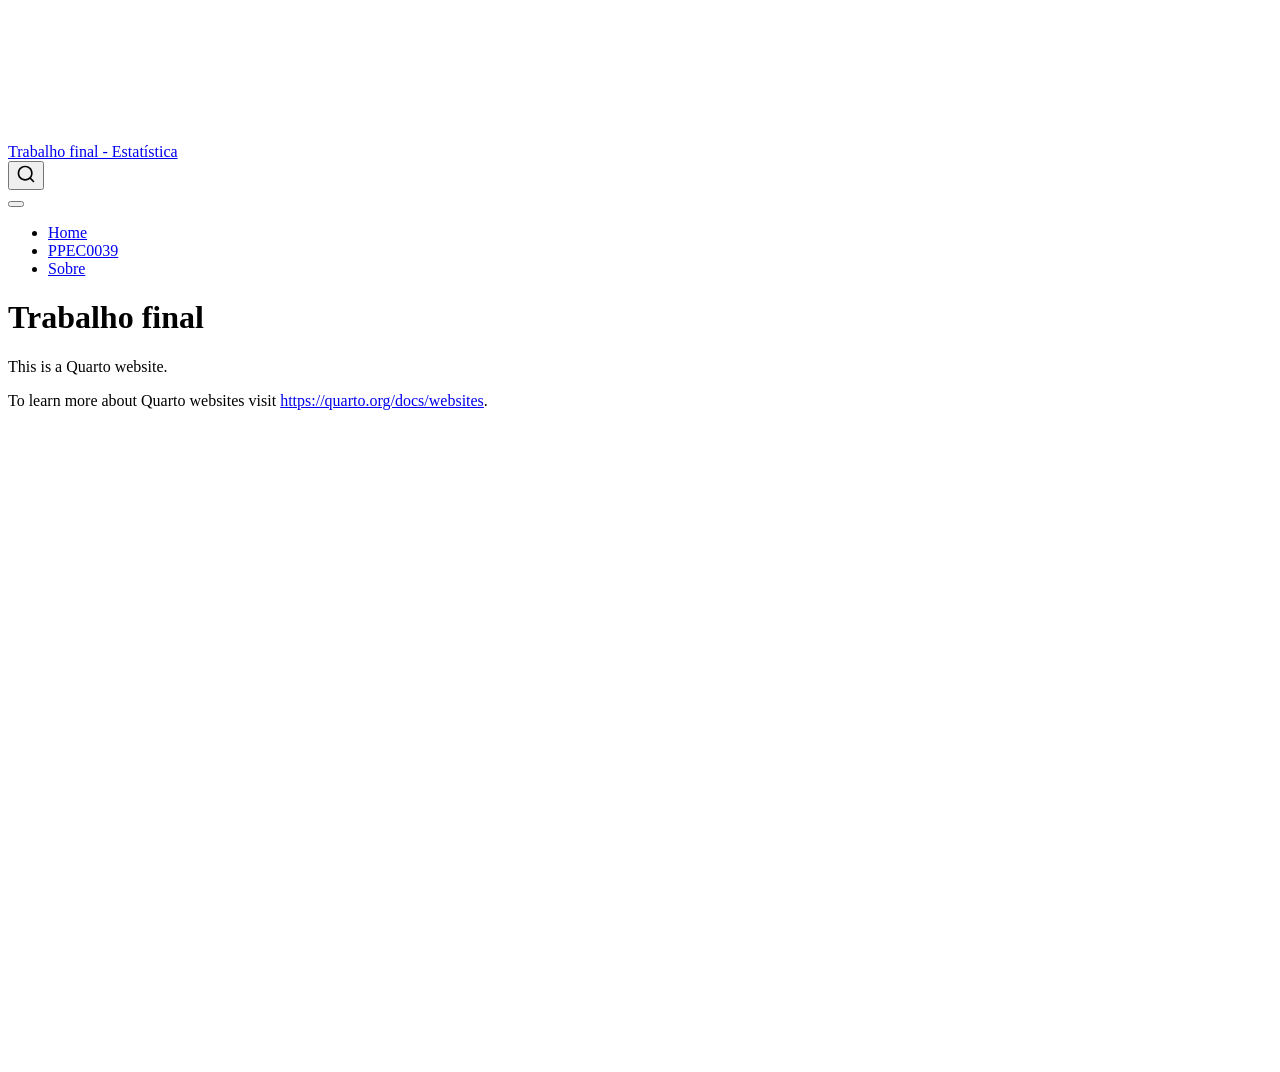
==== docs/index.html @ 019e36ab "Adiciona arquivos renderizados do site" ====
<!DOCTYPE html>
<html xmlns="http://www.w3.org/1999/xhtml" lang="en" xml:lang="en"><head>

<meta charset="utf-8">
<meta name="generator" content="quarto-1.9.38">

<meta name="viewport" content="width=device-width, initial-scale=1.0, user-scalable=yes">


<title>Trabalho final – Trabalho final - Estatística</title>
<style>
/* Default styles provided by pandoc.
** See https://pandoc.org/MANUAL.html#variables-for-html for config info.
*/
code{white-space: pre-wrap;}
span.smallcaps{font-variant: small-caps;}
div.columns{display: flex; gap: min(4vw, 1.5em);}
div.column{flex: auto; overflow-x: auto;}
div.hanging-indent{margin-left: 1.5em; text-indent: -1.5em;}
ul.task-list{list-style: none;}
ul.task-list li input[type="checkbox"] {
  width: 0.8em;
  margin: 0 0.8em 0.2em -1em; /* quarto-specific, see https://github.com/quarto-dev/quarto-cli/issues/4556 */ 
  vertical-align: middle;
}
</style>


<script src="site_libs/quarto-nav/quarto-nav.js"></script>
<script src="site_libs/quarto-nav/headroom.min.js"></script>
<script src="site_libs/clipboard/clipboard.min.js"></script>
<script src="site_libs/quarto-search/autocomplete.umd.js"></script>
<script src="site_libs/quarto-search/fuse.min.js"></script>
<script src="site_libs/quarto-search/quarto-search.js"></script>
<meta name="quarto:offset" content="./">
<script src="site_libs/quarto-html/quarto.js" type="module"></script>
<script src="site_libs/quarto-html/tabsets/tabsets.js" type="module"></script>
<script src="site_libs/quarto-html/popper.min.js"></script>
<script src="site_libs/quarto-html/tippy.umd.min.js"></script>
<script src="site_libs/quarto-html/anchor.min.js"></script>
<link href="site_libs/quarto-html/tippy.css" rel="stylesheet">
<link href="site_libs/quarto-html/quarto-syntax-highlighting-15634bcf2e68342d4ad2dfa704d543f6.css" rel="stylesheet" id="quarto-text-highlighting-styles">
<script src="site_libs/bootstrap/bootstrap.min.js"></script>
<link href="site_libs/bootstrap/bootstrap-icons.css" rel="stylesheet">
<link href="site_libs/bootstrap/bootstrap-a0f9fd0d421825b736dc1bbcbcba2219.min.css" rel="stylesheet" append-hash="true" id="quarto-bootstrap" data-mode="light">
<script id="quarto-search-options" type="application/json">{
  "location": "navbar",
  "copy-button": false,
  "collapse-after": 3,
  "panel-placement": "end",
  "type": "overlay",
  "limit": 50,
  "keyboard-shortcut": [
    "f",
    "/",
    "s"
  ],
  "show-item-context": false,
  "language": {
    "search-no-results-text": "No results",
    "search-matching-documents-text": "matching documents",
    "search-copy-link-title": "Copy link to search",
    "search-hide-matches-text": "Hide additional matches",
    "search-more-match-text": "more match in this document",
    "search-more-matches-text": "more matches in this document",
    "search-clear-button-title": "Clear",
    "search-text-placeholder": "",
    "search-detached-cancel-button-title": "Cancel",
    "search-submit-button-title": "Submit",
    "search-label": "Search"
  }
}</script>


<link rel="stylesheet" href="styles.css">
</head>

<body class="nav-fixed quarto-light">

<div id="quarto-search-results"></div>
  <header id="quarto-header" class="headroom fixed-top">
    <nav class="navbar navbar-expand-lg " data-bs-theme="dark">
      <div class="navbar-container container-fluid">
      <div class="navbar-brand-container mx-auto">
    <a class="navbar-brand" href="./index.html">
    <span class="navbar-title">Trabalho final - Estatística</span>
    </a>
  </div>
            <div id="quarto-search" class="" title="Search"></div>
          <button class="navbar-toggler" type="button" data-bs-toggle="collapse" data-bs-target="#navbarCollapse" aria-controls="navbarCollapse" role="menu" aria-expanded="false" aria-label="Toggle navigation" onclick="if (window.quartoToggleHeadroom) { window.quartoToggleHeadroom(); }">
  <span class="navbar-toggler-icon"></span>
</button>
          <div class="collapse navbar-collapse" id="navbarCollapse">
            <ul class="navbar-nav navbar-nav-scroll me-auto">
  <li class="nav-item">
    <a class="nav-link active" href="./index.html" aria-current="page"> 
<span class="menu-text">Home</span></a>
  </li>  
  <li class="nav-item">
    <a class="nav-link" href="./lista_disciplina.html"> 
<span class="menu-text">PPEC0039</span></a>
  </li>  
  <li class="nav-item">
    <a class="nav-link" href="./about.html"> 
<span class="menu-text">Sobre</span></a>
  </li>  
</ul>
          </div> <!-- /navcollapse -->
            <div class="quarto-navbar-tools">
</div>
      </div> <!-- /container-fluid -->
    </nav>
</header>
<!-- content -->
<div id="quarto-content" class="quarto-container page-columns page-rows-contents page-layout-article page-navbar">
<!-- sidebar -->
<!-- margin-sidebar -->
    <div id="quarto-margin-sidebar" class="sidebar margin-sidebar zindex-bottom">
        
    </div>
<!-- main -->
<main class="content" id="quarto-document-content">

<header id="title-block-header" class="quarto-title-block default">
<div class="quarto-title">
<h1 class="title">Trabalho final</h1>
</div>



<div class="quarto-title-meta">

    
  
    
  </div>
  


</header>


<p>This is a Quarto website.</p>
<p>To learn more about Quarto websites visit <a href="https://quarto.org/docs/websites" class="uri">https://quarto.org/docs/websites</a>.</p>



</main> <!-- /main -->
<script id="quarto-html-after-body" type="application/javascript">
  window.document.addEventListener("DOMContentLoaded", function (event) {
    const icon = "";
    const anchorJS = new window.AnchorJS();
    anchorJS.options = {
      placement: 'right',
      icon: icon
    };
    anchorJS.add('.anchored');
    const isCodeAnnotation = (el) => {
      for (const clz of el.classList) {
        if (clz.startsWith('code-annotation-')) {                     
          return true;
        }
      }
      return false;
    }
    const onCopySuccess = function(e) {
      // button target
      const button = e.trigger;
      // don't keep focus
      button.blur();
      // flash "checked"
      button.classList.add('code-copy-button-checked');
      var currentTitle = button.getAttribute("title");
      button.setAttribute("title", "Copied!");
      let tooltip;
      if (window.bootstrap) {
        button.setAttribute("data-bs-toggle", "tooltip");
        button.setAttribute("data-bs-placement", "left");
        button.setAttribute("data-bs-title", "Copied!");
        tooltip = new bootstrap.Tooltip(button, 
          { trigger: "manual", 
            customClass: "code-copy-button-tooltip",
            offset: [0, -8]});
        tooltip.show();    
      }
      setTimeout(function() {
        if (tooltip) {
          tooltip.hide();
          button.removeAttribute("data-bs-title");
          button.removeAttribute("data-bs-toggle");
          button.removeAttribute("data-bs-placement");
        }
        button.setAttribute("title", currentTitle);
        button.classList.remove('code-copy-button-checked');
      }, 1000);
      // clear code selection
      e.clearSelection();
    }
    const getTextToCopy = function(trigger) {
      const outerScaffold = trigger.parentElement.cloneNode(true);
      const codeEl = outerScaffold.querySelector('code');
      for (const childEl of codeEl.children) {
        if (isCodeAnnotation(childEl)) {
          childEl.remove();
        }
      }
      return codeEl.innerText;
    }
    const clipboard = new window.ClipboardJS('.code-copy-button:not([data-in-quarto-modal])', {
      text: getTextToCopy
    });
    clipboard.on('success', onCopySuccess);
    if (window.document.getElementById('quarto-embedded-source-code-modal')) {
      const clipboardModal = new window.ClipboardJS('.code-copy-button[data-in-quarto-modal]', {
        text: getTextToCopy,
        container: window.document.getElementById('quarto-embedded-source-code-modal')
      });
      clipboardModal.on('success', onCopySuccess);
    }
      var localhostRegex = new RegExp(/^(?:http|https):\/\/localhost\:?[0-9]*\//);
      var mailtoRegex = new RegExp(/^mailto:/);
        var filterRegex = new RegExp('/' + window.location.host + '/');
      var isInternal = (href) => {
          return filterRegex.test(href) || localhostRegex.test(href) || mailtoRegex.test(href);
      }
      // Inspect non-navigation links and adorn them if external
     var links = window.document.querySelectorAll('a[href]:not(.nav-link):not(.navbar-brand):not(.toc-action):not(.sidebar-link):not(.sidebar-item-toggle):not(.pagination-link):not(.no-external):not([aria-hidden]):not(.dropdown-item):not(.quarto-navigation-tool):not(.about-link)');
      for (var i=0; i<links.length; i++) {
        const link = links[i];
        if (!isInternal(link.href)) {
          // undo the damage that might have been done by quarto-nav.js in the case of
          // links that we want to consider external
          if (link.dataset.originalHref !== undefined) {
            link.href = link.dataset.originalHref;
          }
        }
      }
    function tippyHover(el, contentFn, onTriggerFn, onUntriggerFn) {
      const config = {
        allowHTML: true,
        maxWidth: 500,
        delay: 100,
        arrow: false,
        appendTo: function(el) {
            return el.parentElement;
        },
        interactive: true,
        interactiveBorder: 10,
        theme: 'quarto',
        placement: 'bottom-start',
      };
      if (contentFn) {
        config.content = contentFn;
      }
      if (onTriggerFn) {
        config.onTrigger = onTriggerFn;
      }
      if (onUntriggerFn) {
        config.onUntrigger = onUntriggerFn;
      }
      window.tippy(el, config); 
    }
    const noterefs = window.document.querySelectorAll('a[role="doc-noteref"]');
    for (var i=0; i<noterefs.length; i++) {
      const ref = noterefs[i];
      tippyHover(ref, function() {
        // use id or data attribute instead here
        let href = ref.getAttribute('data-footnote-href') || ref.getAttribute('href');
        try { href = new URL(href).hash; } catch {}
        const id = href.replace(/^#\/?/, "");
        const note = window.document.getElementById(id);
        if (note) {
          return note.innerHTML;
        } else {
          return "";
        }
      });
    }
    const xrefs = window.document.querySelectorAll('a.quarto-xref');
    const processXRef = (id, note) => {
      // Strip column container classes
      const stripColumnClz = (el) => {
        el.classList.remove("page-full", "page-columns");
        if (el.children) {
          for (const child of el.children) {
            stripColumnClz(child);
          }
        }
      }
      stripColumnClz(note)
      if (id === null || id.startsWith('sec-')) {
        // Special case sections, only their first couple elements
        const container = document.createElement("div");
        if (note.children && note.children.length > 2) {
          container.appendChild(note.children[0].cloneNode(true));
          for (let i = 1; i < note.children.length; i++) {
            const child = note.children[i];
            if (child.tagName === "P" && child.innerText === "") {
              continue;
            } else {
              container.appendChild(child.cloneNode(true));
              break;
            }
          }
          if (window.Quarto?.typesetMath) {
            window.Quarto.typesetMath(container);
          }
          return container.innerHTML
        } else {
          if (window.Quarto?.typesetMath) {
            window.Quarto.typesetMath(note);
          }
          return note.innerHTML;
        }
      } else {
        // Remove any anchor links if they are present
        const anchorLink = note.querySelector('a.anchorjs-link');
        if (anchorLink) {
          anchorLink.remove();
        }
        if (window.Quarto?.typesetMath) {
          window.Quarto.typesetMath(note);
        }
        if (note.classList.contains("callout")) {
          return note.outerHTML;
        } else {
          return note.innerHTML;
        }
      }
    }
    for (var i=0; i<xrefs.length; i++) {
      const xref = xrefs[i];
      tippyHover(xref, undefined, function(instance) {
        instance.disable();
        let url = xref.getAttribute('href');
        let hash = undefined; 
        if (url.startsWith('#')) {
          hash = url;
        } else {
          try { hash = new URL(url).hash; } catch {}
        }
        if (hash) {
          const id = hash.replace(/^#\/?/, "");
          const note = window.document.getElementById(id);
          if (note !== null) {
            try {
              const html = processXRef(id, note.cloneNode(true));
              instance.setContent(html);
            } finally {
              instance.enable();
              instance.show();
            }
          } else {
            // See if we can fetch this
            fetch(url.split('#')[0])
            .then(res => res.text())
            .then(html => {
              const parser = new DOMParser();
              const htmlDoc = parser.parseFromString(html, "text/html");
              const note = htmlDoc.getElementById(id);
              if (note !== null) {
                const html = processXRef(id, note);
                instance.setContent(html);
              } 
            }).finally(() => {
              instance.enable();
              instance.show();
            });
          }
        } else {
          // See if we can fetch a full url (with no hash to target)
          // This is a special case and we should probably do some content thinning / targeting
          fetch(url)
          .then(res => res.text())
          .then(html => {
            const parser = new DOMParser();
            const htmlDoc = parser.parseFromString(html, "text/html");
            const note = htmlDoc.querySelector('main.content');
            if (note !== null) {
              // This should only happen for chapter cross references
              // (since there is no id in the URL)
              // remove the first header
              if (note.children.length > 0 && note.children[0].tagName === "HEADER") {
                note.children[0].remove();
              }
              const html = processXRef(null, note);
              instance.setContent(html);
            } 
          }).finally(() => {
            instance.enable();
            instance.show();
          });
        }
      }, function(instance) {
      });
    }
        let selectedAnnoteEl;
        const selectorForAnnotation = ( cell, annotation) => {
          let cellAttr = 'data-code-cell="' + cell + '"';
          let lineAttr = 'data-code-annotation="' +  annotation + '"';
          const selector = 'span[' + cellAttr + '][' + lineAttr + ']';
          return selector;
        }
        const selectCodeLines = (annoteEl) => {
          const doc = window.document;
          const targetCell = annoteEl.getAttribute("data-target-cell");
          const targetAnnotation = annoteEl.getAttribute("data-target-annotation");
          const annoteSpan = window.document.querySelector(selectorForAnnotation(targetCell, targetAnnotation));
          const lines = annoteSpan.getAttribute("data-code-lines").split(",");
          const lineIds = lines.map((line) => {
            return targetCell + "-" + line;
          })
          let top = null;
          let height = null;
          let parent = null;
          if (lineIds.length > 0) {
              //compute the position of the single el (top and bottom and make a div)
              const el = window.document.getElementById(lineIds[0]);
              top = el.offsetTop;
              height = el.offsetHeight;
              parent = el.parentElement.parentElement;
            if (lineIds.length > 1) {
              const lastEl = window.document.getElementById(lineIds[lineIds.length - 1]);
              const bottom = lastEl.offsetTop + lastEl.offsetHeight;
              height = bottom - top;
            }
            if (top !== null && height !== null && parent !== null) {
              // cook up a div (if necessary) and position it 
              let div = window.document.getElementById("code-annotation-line-highlight");
              if (div === null) {
                div = window.document.createElement("div");
                div.setAttribute("id", "code-annotation-line-highlight");
                div.style.position = 'absolute';
                parent.appendChild(div);
              }
              div.style.top = top - 2 + "px";
              div.style.height = height + 4 + "px";
              div.style.left = 0;
              let gutterDiv = window.document.getElementById("code-annotation-line-highlight-gutter");
              if (gutterDiv === null) {
                gutterDiv = window.document.createElement("div");
                gutterDiv.setAttribute("id", "code-annotation-line-highlight-gutter");
                gutterDiv.style.position = 'absolute';
                const codeCell = window.document.getElementById(targetCell);
                const gutter = codeCell.querySelector('.code-annotation-gutter');
                gutter.appendChild(gutterDiv);
              }
              gutterDiv.style.top = top - 2 + "px";
              gutterDiv.style.height = height + 4 + "px";
            }
            selectedAnnoteEl = annoteEl;
          }
        };
        const unselectCodeLines = () => {
          const elementsIds = ["code-annotation-line-highlight", "code-annotation-line-highlight-gutter"];
          elementsIds.forEach((elId) => {
            const div = window.document.getElementById(elId);
            if (div) {
              div.remove();
            }
          });
          selectedAnnoteEl = undefined;
        };
          // Handle positioning of the toggle
      window.addEventListener(
        "resize",
        throttle(() => {
          elRect = undefined;
          if (selectedAnnoteEl) {
            selectCodeLines(selectedAnnoteEl);
          }
        }, 10)
      );
      function throttle(fn, ms) {
      let throttle = false;
      let timer;
        return (...args) => {
          if(!throttle) { // first call gets through
              fn.apply(this, args);
              throttle = true;
          } else { // all the others get throttled
              if(timer) clearTimeout(timer); // cancel #2
              timer = setTimeout(() => {
                fn.apply(this, args);
                timer = throttle = false;
              }, ms);
          }
        };
      }
        // Attach click handler to the DT
        const annoteDls = window.document.querySelectorAll('dt[data-target-cell]');
        for (const annoteDlNode of annoteDls) {
          annoteDlNode.addEventListener('click', (event) => {
            const clickedEl = event.target;
            if (clickedEl !== selectedAnnoteEl) {
              unselectCodeLines();
              const activeEl = window.document.querySelector('dt[data-target-cell].code-annotation-active');
              if (activeEl) {
                activeEl.classList.remove('code-annotation-active');
              }
              selectCodeLines(clickedEl);
              clickedEl.classList.add('code-annotation-active');
            } else {
              // Unselect the line
              unselectCodeLines();
              clickedEl.classList.remove('code-annotation-active');
            }
          });
        }
    const findCites = (el) => {
      const parentEl = el.parentElement;
      if (parentEl) {
        const cites = parentEl.dataset.cites;
        if (cites) {
          return {
            el,
            cites: cites.split(' ')
          };
        } else {
          return findCites(el.parentElement)
        }
      } else {
        return undefined;
      }
    };
    var bibliorefs = window.document.querySelectorAll('a[role="doc-biblioref"]');
    for (var i=0; i<bibliorefs.length; i++) {
      const ref = bibliorefs[i];
      const citeInfo = findCites(ref);
      if (citeInfo) {
        tippyHover(citeInfo.el, function() {
          var popup = window.document.createElement('div');
          citeInfo.cites.forEach(function(cite) {
            var citeDiv = window.document.createElement('div');
            citeDiv.classList.add('hanging-indent');
            citeDiv.classList.add('csl-entry');
            var biblioDiv = window.document.getElementById('ref-' + cite);
            if (biblioDiv) {
              citeDiv.innerHTML = biblioDiv.innerHTML;
            }
            popup.appendChild(citeDiv);
          });
          return popup.innerHTML;
        });
      }
    }
  });
  </script>
</div> <!-- /content -->




</body></html>
---- docs/site_libs/quarto-html/tippy.css ----
.tippy-box[data-animation=fade][data-state=hidden]{opacity:0}[data-tippy-root]{max-width:calc(100vw - 10px)}.tippy-box{position:relative;background-color:#333;color:#fff;border-radius:4px;font-size:14px;line-height:1.4;white-space:normal;outline:0;transition-property:transform,visibility,opacity}.tippy-box[data-placement^=top]>.tippy-arrow{bottom:0}.tippy-box[data-placement^=top]>.tippy-arrow:before{bottom:-7px;left:0;border-width:8px 8px 0;border-top-color:initial;transform-origin:center top}.tippy-box[data-placement^=bottom]>.tippy-arrow{top:0}.tippy-box[data-placement^=bottom]>.tippy-arrow:before{top:-7px;left:0;border-width:0 8px 8px;border-bottom-color:initial;transform-origin:center bottom}.tippy-box[data-placement^=left]>.tippy-arrow{right:0}.tippy-box[data-placement^=left]>.tippy-arrow:before{border-width:8px 0 8px 8px;border-left-color:initial;right:-7px;transform-origin:center left}.tippy-box[data-placement^=right]>.tippy-arrow{left:0}.tippy-box[data-placement^=right]>.tippy-arrow:before{left:-7px;border-width:8px 8px 8px 0;border-right-color:initial;transform-origin:center right}.tippy-box[data-inertia][data-state=visible]{transition-timing-function:cubic-bezier(.54,1.5,.38,1.11)}.tippy-arrow{width:16px;height:16px;color:#333}.tippy-arrow:before{content:"";position:absolute;border-color:transparent;border-style:solid}.tippy-content{position:relative;padding:5px 9px;z-index:1}
---- docs/site_libs/quarto-html/quarto-syntax-highlighting-15634bcf2e68342d4ad2dfa704d543f6.css ----
/* quarto syntax highlight colors */
:root {
  --quarto-hl-ot-color: #003B4F;
  --quarto-hl-at-color: #657422;
  --quarto-hl-ss-color: #20794D;
  --quarto-hl-an-color: #5E5E5E;
  --quarto-hl-fu-color: #4758AB;
  --quarto-hl-st-color: #20794D;
  --quarto-hl-cf-color: #003B4F;
  --quarto-hl-op-color: #5E5E5E;
  --quarto-hl-er-color: #AD0000;
  --quarto-hl-bn-color: #AD0000;
  --quarto-hl-al-color: #AD0000;
  --quarto-hl-va-color: #111111;
  --quarto-hl-bu-color: inherit;
  --quarto-hl-ex-color: inherit;
  --quarto-hl-pp-color: #AD0000;
  --quarto-hl-in-color: #5E5E5E;
  --quarto-hl-vs-color: #20794D;
  --quarto-hl-wa-color: #5E5E5E;
  --quarto-hl-do-color: #5E5E5E;
  --quarto-hl-im-color: #00769E;
  --quarto-hl-ch-color: #20794D;
  --quarto-hl-dt-color: #AD0000;
  --quarto-hl-fl-color: #AD0000;
  --quarto-hl-co-color: #5E5E5E;
  --quarto-hl-cv-color: #5E5E5E;
  --quarto-hl-cn-color: #8f5902;
  --quarto-hl-sc-color: #5E5E5E;
  --quarto-hl-dv-color: #AD0000;
  --quarto-hl-kw-color: #003B4F;
}

/* other quarto variables */
:root {
  --quarto-font-monospace: SFMono-Regular, Menlo, Monaco, Consolas, "Liberation Mono", "Courier New", monospace;
}

/* syntax highlight based on Pandoc's rules */
pre > code.sourceCode > span {
  color: #003B4F;
}

code.sourceCode > span {
  color: #003B4F;
}

div.sourceCode,
div.sourceCode pre.sourceCode {
  color: #003B4F;
}

/* Normal */
code span {
  color: #003B4F;
}

/* Alert */
code span.al {
  color: #AD0000;
  font-style: inherit;
}

/* Annotation */
code span.an {
  color: #5E5E5E;
  font-style: inherit;
}

/* Attribute */
code span.at {
  color: #657422;
  font-style: inherit;
}

/* BaseN */
code span.bn {
  color: #AD0000;
  font-style: inherit;
}

/* BuiltIn */
code span.bu {
  font-style: inherit;
}

/* ControlFlow */
code span.cf {
  color: #003B4F;
  font-weight: bold;
  font-style: inherit;
}

/* Char */
code span.ch {
  color: #20794D;
  font-style: inherit;
}

/* Constant */
code span.cn {
  color: #8f5902;
  font-style: inherit;
}

/* Comment */
code span.co {
  color: #5E5E5E;
  font-style: inherit;
}

/* CommentVar */
code span.cv {
  color: #5E5E5E;
  font-style: italic;
}

/* Documentation */
code span.do {
  color: #5E5E5E;
  font-style: italic;
}

/* DataType */
code span.dt {
  color: #AD0000;
  font-style: inherit;
}

/* DecVal */
code span.dv {
  color: #AD0000;
  font-style: inherit;
}

/* Error */
code span.er {
  color: #AD0000;
  font-style: inherit;
}

/* Extension */
code span.ex {
  font-style: inherit;
}

/* Float */
code span.fl {
  color: #AD0000;
  font-style: inherit;
}

/* Function */
code span.fu {
  color: #4758AB;
  font-style: inherit;
}

/* Import */
code span.im {
  color: #00769E;
  font-style: inherit;
}

/* Information */
code span.in {
  color: #5E5E5E;
  font-style: inherit;
}

/* Keyword */
code span.kw {
  color: #003B4F;
  font-weight: bold;
  font-style: inherit;
}

/* Operator */
code span.op {
  color: #5E5E5E;
  font-style: inherit;
}

/* Other */
code span.ot {
  color: #003B4F;
  font-style: inherit;
}

/* Preprocessor */
code span.pp {
  color: #AD0000;
  font-style: inherit;
}

/* SpecialChar */
code span.sc {
  color: #5E5E5E;
  font-style: inherit;
}

/* SpecialString */
code span.ss {
  color: #20794D;
  font-style: inherit;
}

/* String */
code span.st {
  color: #20794D;
  font-style: inherit;
}

/* Variable */
code span.va {
  color: #111111;
  font-style: inherit;
}

/* VerbatimString */
code span.vs {
  color: #20794D;
  font-style: inherit;
}

/* Warning */
code span.wa {
  color: #5E5E5E;
  font-style: italic;
}

.prevent-inlining {
  content: "</";
}

/*# sourceMappingURL=f23921c56f73e400b49028c9186a1aa0.css.map */
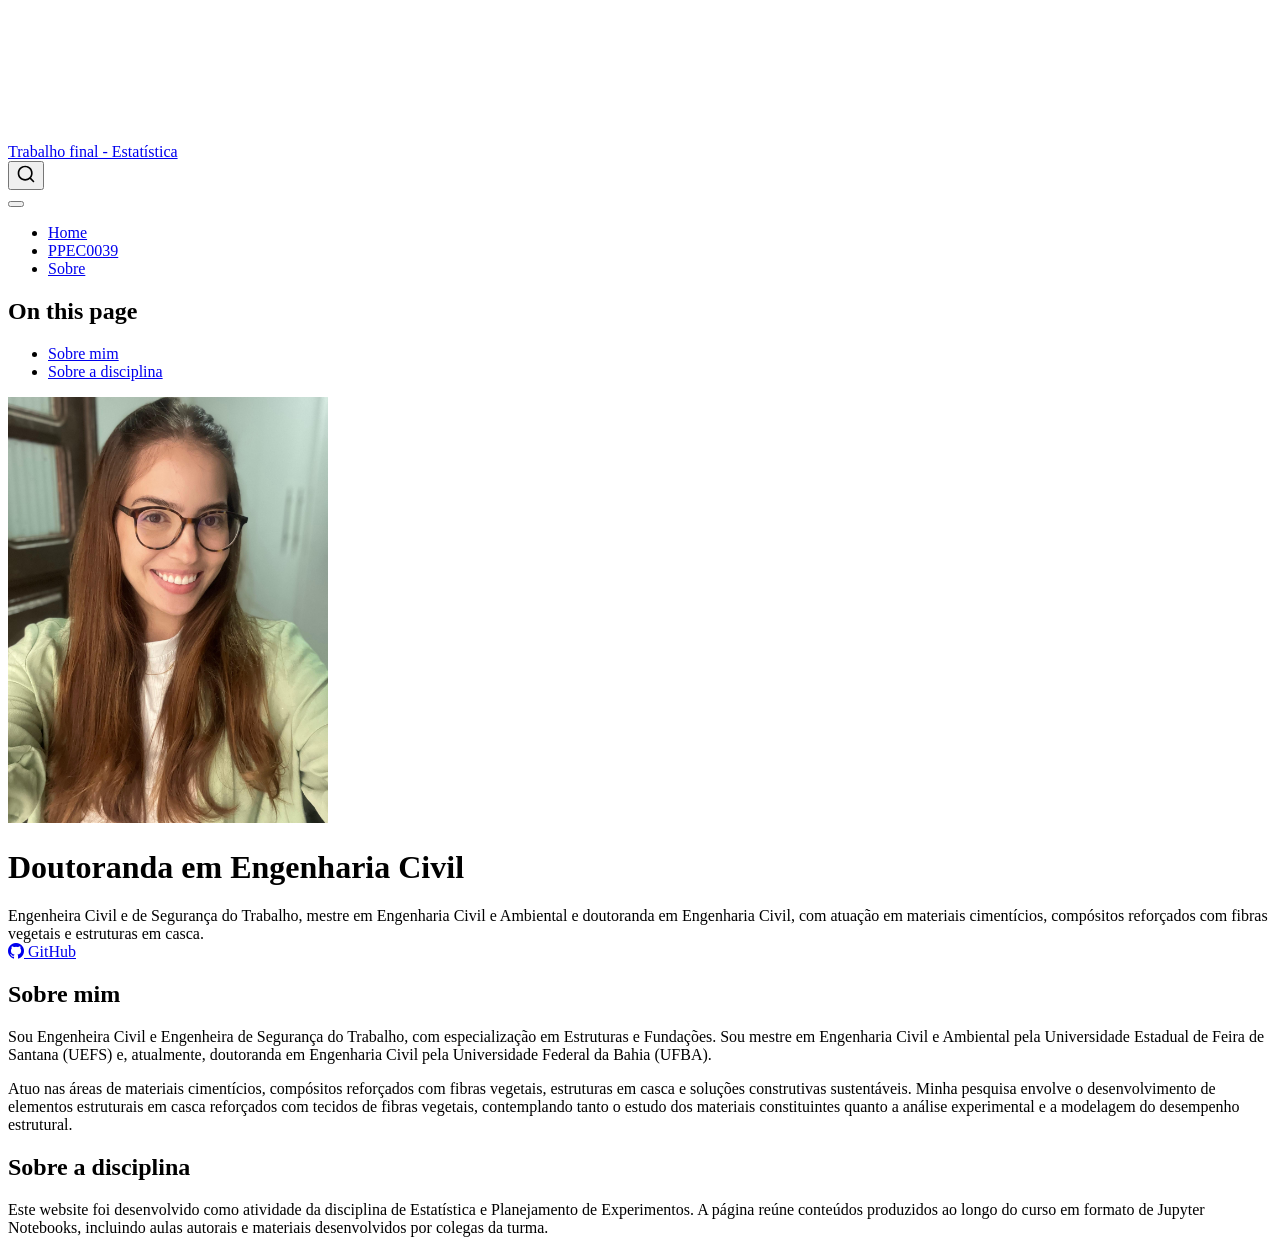
==== commit af30faff: "Atualiza página inicial do site" ====
--- a/docs/index.html
+++ b/docs/index.html
@@ -6,8 +6,9 @@
 
 <meta name="viewport" content="width=device-width, initial-scale=1.0, user-scalable=yes">
 
-
-<title>Trabalho final – Trabalho final - Estatística</title>
+<meta name="description" content="Engenheira Civil e de Segurança do Trabalho, mestre em Engenharia Civil e Ambiental e doutoranda em Engenharia Civil, com atuação em materiais cimentícios, compósitos reforçados com fibras vegetais e estruturas em casca.">
+
+<title>Doutoranda em Engenharia Civil – Trabalho final - Estatística</title>
 <style>
 /* Default styles provided by pandoc.
 ** See https://pandoc.org/MANUAL.html#variables-for-html for config info.
@@ -37,7 +38,6 @@
 <script src="site_libs/quarto-html/tabsets/tabsets.js" type="module"></script>
 <script src="site_libs/quarto-html/popper.min.js"></script>
 <script src="site_libs/quarto-html/tippy.umd.min.js"></script>
-<script src="site_libs/quarto-html/anchor.min.js"></script>
 <link href="site_libs/quarto-html/tippy.css" rel="stylesheet">
 <link href="site_libs/quarto-html/quarto-syntax-highlighting-15634bcf2e68342d4ad2dfa704d543f6.css" rel="stylesheet" id="quarto-text-highlighting-styles">
 <script src="site_libs/bootstrap/bootstrap.min.js"></script>
@@ -115,46 +115,57 @@
 <div id="quarto-content" class="quarto-container page-columns page-rows-contents page-layout-article page-navbar">
 <!-- sidebar -->
 <!-- margin-sidebar -->
-    <div id="quarto-margin-sidebar" class="sidebar margin-sidebar zindex-bottom">
-        
+    <div id="quarto-margin-sidebar" class="sidebar margin-sidebar">
+        <nav id="TOC" role="doc-toc" class="toc-active">
+    <h2 id="toc-title">On this page</h2>
+  <ul>
+  <li><a href="#sobre-mim" id="toc-sobre-mim" class="nav-link active" data-scroll-target="#sobre-mim">Sobre mim</a></li>
+  <li><a href="#sobre-a-disciplina" id="toc-sobre-a-disciplina" class="nav-link" data-scroll-target="#sobre-a-disciplina">Sobre a disciplina</a></li>
+  </ul>
+</nav>
     </div>
 <!-- main -->
-<main class="content" id="quarto-document-content">
-
+<div class="quarto-about-trestles">
+  <div class="about-entity">
+    <img src="bruna.jpg.jpg" class="about-image
+  rounded " style="width: 20em;">
 <header id="title-block-header" class="quarto-title-block default">
 <div class="quarto-title">
-<h1 class="title">Trabalho final</h1>
+<h1 class="title">Doutoranda em Engenharia Civil</h1>
 </div>
-
-
-
+<div>
+  <div class="description">
+    Engenheira Civil e de Segurança do Trabalho, mestre em Engenharia Civil e Ambiental e doutoranda em Engenharia Civil, com atuação em materiais cimentícios, compósitos reforçados com fibras vegetais e estruturas em casca.
+  </div>
+</div>
 <div class="quarto-title-meta">
-
-    
-  
-    
   </div>
-  
-
-
 </header>
-
-
-<p>This is a Quarto website.</p>
-<p>To learn more about Quarto websites visit <a href="https://quarto.org/docs/websites" class="uri">https://quarto.org/docs/websites</a>.</p>
-
-
-
-</main> <!-- /main -->
+    <div class="about-links">
+  <a href="https://www.github.com/britobruna" class="about-link" rel="" target="">
+    <i class="bi bi-github"></i>
+     <span class="about-link-text">GitHub</span>
+  </a>
+</div>
+  </div>
+  <div class="about-contents"><main class="content" id="quarto-document-content">
+
+<section id="sobre-mim" class="level2">
+<h2 data-anchor-id="sobre-mim">Sobre mim</h2>
+<p>Sou Engenheira Civil e Engenheira de Segurança do Trabalho, com especialização em Estruturas e Fundações. Sou mestre em Engenharia Civil e Ambiental pela Universidade Estadual de Feira de Santana (UEFS) e, atualmente, doutoranda em Engenharia Civil pela Universidade Federal da Bahia (UFBA).</p>
+<p>Atuo nas áreas de materiais cimentícios, compósitos reforçados com fibras vegetais, estruturas em casca e soluções construtivas sustentáveis. Minha pesquisa envolve o desenvolvimento de elementos estruturais em casca reforçados com tecidos de fibras vegetais, contemplando tanto o estudo dos materiais constituintes quanto a análise experimental e a modelagem do desempenho estrutural.</p>
+</section>
+<section id="sobre-a-disciplina" class="level2">
+<h2 data-anchor-id="sobre-a-disciplina">Sobre a disciplina</h2>
+<p>Este website foi desenvolvido como atividade da disciplina de Estatística e Planejamento de Experimentos. A página reúne conteúdos produzidos ao longo do curso em formato de Jupyter Notebooks, incluindo aulas autorais e materiais desenvolvidos por colegas da turma.</p>
+
+
+</section>
+</main></div>
+</div>
+ <!-- /main -->
 <script id="quarto-html-after-body" type="application/javascript">
   window.document.addEventListener("DOMContentLoaded", function (event) {
-    const icon = "";
-    const anchorJS = new window.AnchorJS();
-    anchorJS.options = {
-      placement: 'right',
-      icon: icon
-    };
-    anchorJS.add('.anchored');
     const isCodeAnnotation = (el) => {
       for (const clz of el.classList) {
         if (clz.startsWith('code-annotation-')) {                     
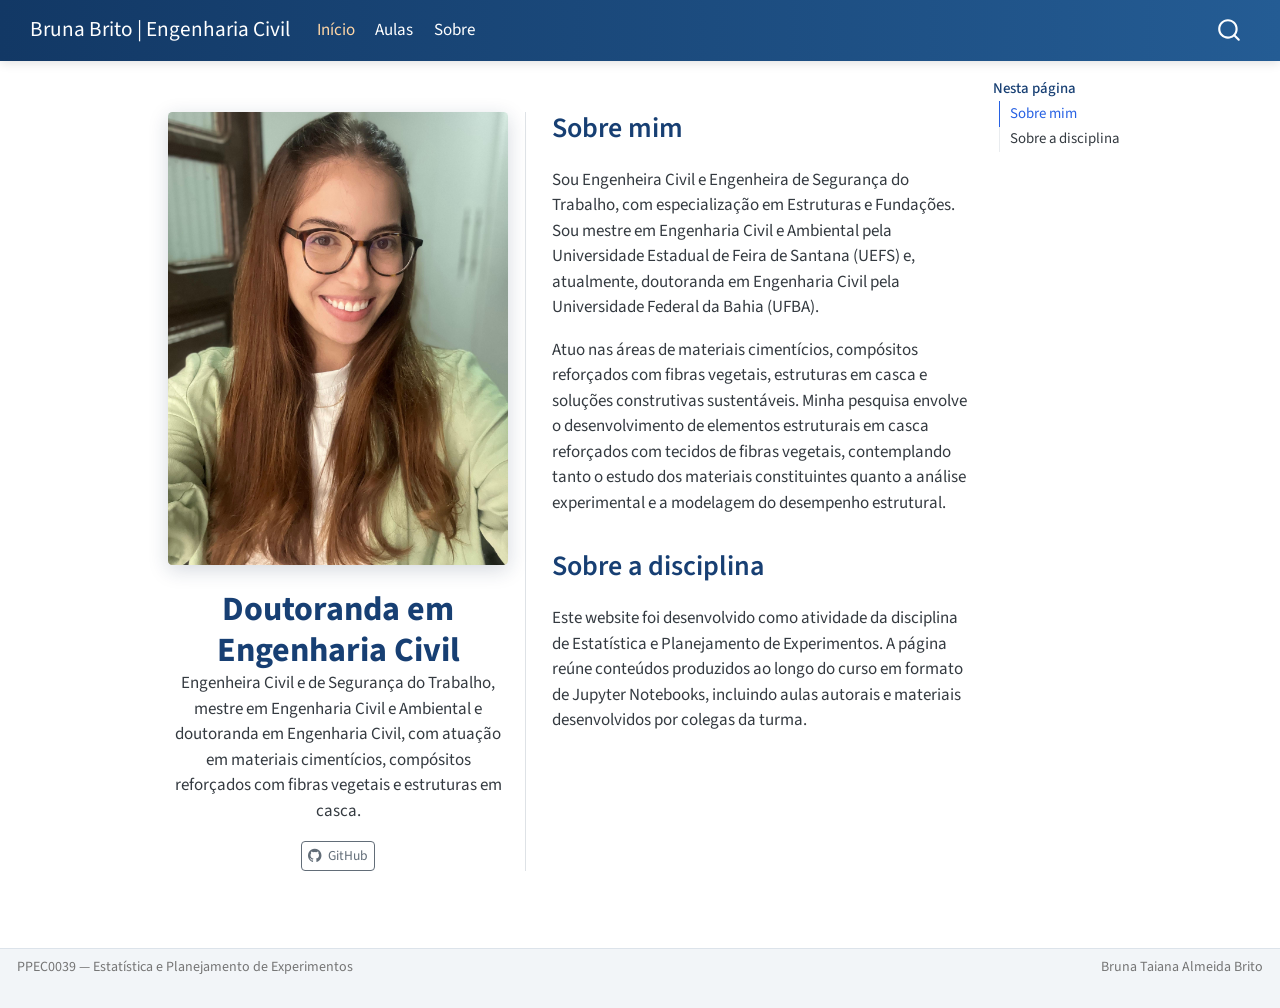
==== commit 4e871ace: "Atualização da aparência" ====
--- a/docs/index.html
+++ b/docs/index.html
@@ -8,7 +8,7 @@
 
 <meta name="description" content="Engenheira Civil e de Segurança do Trabalho, mestre em Engenharia Civil e Ambiental e doutoranda em Engenharia Civil, com atuação em materiais cimentícios, compósitos reforçados com fibras vegetais e estruturas em casca.">
 
-<title>Doutoranda em Engenharia Civil – Trabalho final - Estatística</title>
+<title>Doutoranda em Engenharia Civil – Bruna Brito | Engenharia Civil</title>
 <style>
 /* Default styles provided by pandoc.
 ** See https://pandoc.org/MANUAL.html#variables-for-html for config info.
@@ -42,7 +42,7 @@
 <link href="site_libs/quarto-html/quarto-syntax-highlighting-15634bcf2e68342d4ad2dfa704d543f6.css" rel="stylesheet" id="quarto-text-highlighting-styles">
 <script src="site_libs/bootstrap/bootstrap.min.js"></script>
 <link href="site_libs/bootstrap/bootstrap-icons.css" rel="stylesheet">
-<link href="site_libs/bootstrap/bootstrap-a0f9fd0d421825b736dc1bbcbcba2219.min.css" rel="stylesheet" append-hash="true" id="quarto-bootstrap" data-mode="light">
+<link href="site_libs/bootstrap/bootstrap-ff38ca5759cea8d2b4e40dc1c167d4da.min.css" rel="stylesheet" append-hash="true" id="quarto-bootstrap" data-mode="light">
 <script id="quarto-search-options" type="application/json">{
   "location": "navbar",
   "copy-button": false,
@@ -70,6 +70,7 @@
     "search-label": "Search"
   }
 }</script>
+<style>html{ scroll-behavior: smooth; }</style>
 
 
 <link rel="stylesheet" href="styles.css">
@@ -83,7 +84,7 @@
       <div class="navbar-container container-fluid">
       <div class="navbar-brand-container mx-auto">
     <a class="navbar-brand" href="./index.html">
-    <span class="navbar-title">Trabalho final - Estatística</span>
+    <span class="navbar-title">Bruna Brito | Engenharia Civil</span>
     </a>
   </div>
             <div id="quarto-search" class="" title="Search"></div>
@@ -94,11 +95,11 @@
             <ul class="navbar-nav navbar-nav-scroll me-auto">
   <li class="nav-item">
     <a class="nav-link active" href="./index.html" aria-current="page"> 
-<span class="menu-text">Home</span></a>
+<span class="menu-text">Início</span></a>
   </li>  
   <li class="nav-item">
     <a class="nav-link" href="./lista_disciplina.html"> 
-<span class="menu-text">PPEC0039</span></a>
+<span class="menu-text">Aulas</span></a>
   </li>  
   <li class="nav-item">
     <a class="nav-link" href="./about.html"> 
@@ -117,7 +118,7 @@
 <!-- margin-sidebar -->
     <div id="quarto-margin-sidebar" class="sidebar margin-sidebar">
         <nav id="TOC" role="doc-toc" class="toc-active">
-    <h2 id="toc-title">On this page</h2>
+    <h2 id="toc-title">Nesta página</h2>
   <ul>
   <li><a href="#sobre-mim" id="toc-sobre-mim" class="nav-link active" data-scroll-target="#sobre-mim">Sobre mim</a></li>
   <li><a href="#sobre-a-disciplina" id="toc-sobre-a-disciplina" class="nav-link" data-scroll-target="#sobre-a-disciplina">Sobre a disciplina</a></li>
@@ -558,8 +559,22 @@
   });
   </script>
 </div> <!-- /content -->
-
-
-
-
+<footer class="footer">
+  <div class="nav-footer">
+    <div class="nav-footer-left">
+<p>PPEC0039 — Estatística e Planejamento de Experimentos</p>
+</div>   
+    <div class="nav-footer-center">
+      &nbsp;
+    </div>
+    <div class="nav-footer-right">
+<p>Bruna Taiana Almeida Brito</p>
+</div>
+  </div>
+</footer>
+
+
+
+
+<script src="site_libs/quarto-html/zenscroll-min.js"></script>
 </body></html>
--- a/docs/styles.css
+++ b/docs/styles.css
@@ -0,0 +1,89 @@
+/* Cores gerais */
+:root {
+  --bs-primary: #173f73;
+  --bs-link-color: #173f73;
+  --bs-link-hover-color: #c65a16;
+}
+
+/* Barra superior */
+.navbar {
+  background: linear-gradient(90deg, #123865, #245c94);
+  box-shadow: 0 2px 10px rgba(0, 0, 0, 0.12);
+}
+
+.navbar-title,
+.navbar-nav .nav-link,
+.navbar-brand {
+  color: white !important;
+}
+
+.navbar-nav .nav-link:hover,
+.navbar-nav .nav-link.active {
+  color: #ffd6a6 !important;
+}
+
+/* Títulos */
+h1,
+h2,
+h3 {
+  color: #173f73;
+}
+
+h1 {
+  font-weight: 700;
+}
+
+h2 {
+  border-bottom: 2px solid #e6a15c;
+  padding-bottom: 0.3rem;
+}
+
+/* Cartões das aulas */
+.quarto-grid-item {
+  border: none !important;
+  border-radius: 14px !important;
+  overflow: hidden;
+  background-color: #ffffff;
+  box-shadow: 0 4px 14px rgba(20, 45, 75, 0.12);
+  transition: transform 0.2s ease, box-shadow 0.2s ease;
+}
+
+.quarto-grid-item:hover {
+  transform: translateY(-5px);
+  box-shadow: 0 8px 22px rgba(20, 45, 75, 0.2);
+}
+
+.quarto-grid-item img {
+  width: 100%;
+  object-fit: cover;
+}
+
+.quarto-grid-item .listing-title {
+  color: #173f73;
+  font-size: 1.1rem;
+  font-weight: 700;
+}
+
+.quarto-grid-item .listing-description {
+  color: #4f5965;
+}
+
+/* Categorias */
+.quarto-category {
+  background-color: #edf3fa;
+  color: #173f73;
+  border: none;
+  border-radius: 20px;
+}
+
+/* Página inicial */
+.about-entity .about-image {
+  border-radius: 16px;
+  box-shadow: 0 5px 20px rgba(20, 45, 75, 0.18);
+}
+
+/* Rodapé */
+.nav-footer {
+  background-color: #f2f5f8;
+  border-top: 1px solid #dce3ea;
+}
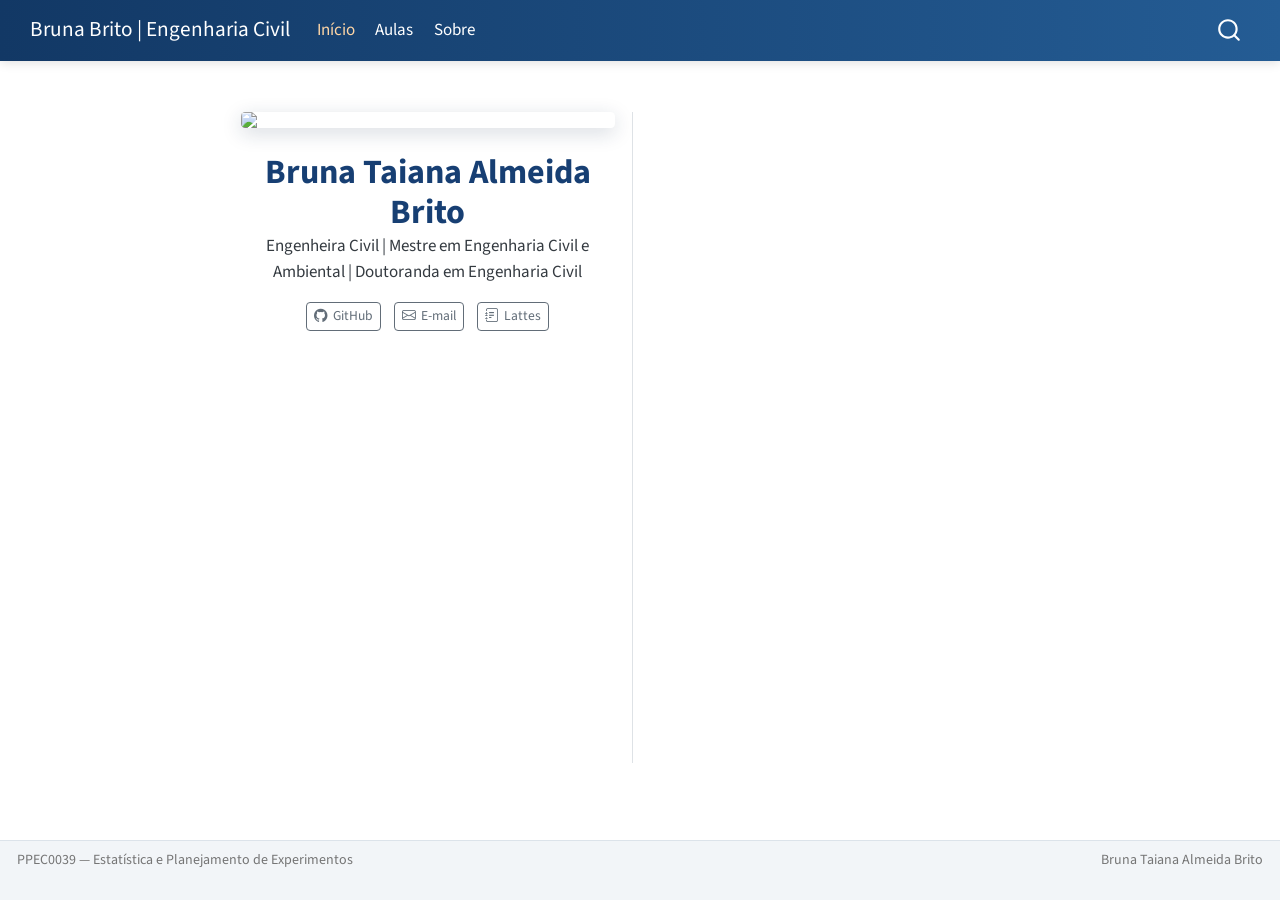
==== commit d78b3fad: "Atualização das imagens" ====
--- a/docs/index.html
+++ b/docs/index.html
@@ -6,9 +6,9 @@
 
 <meta name="viewport" content="width=device-width, initial-scale=1.0, user-scalable=yes">
 
-<meta name="description" content="Engenheira Civil e de Segurança do Trabalho, mestre em Engenharia Civil e Ambiental e doutoranda em Engenharia Civil, com atuação em materiais cimentícios, compósitos reforçados com fibras vegetais e estruturas em casca.">
-
-<title>Doutoranda em Engenharia Civil – Bruna Brito | Engenharia Civil</title>
+<meta name="description" content="Engenheira Civil | Mestre em Engenharia Civil e Ambiental | Doutoranda em Engenharia Civil">
+
+<title>Bruna Taiana Almeida Brito – Bruna Brito | Engenharia Civil</title>
 <style>
 /* Default styles provided by pandoc.
 ** See https://pandoc.org/MANUAL.html#variables-for-html for config info.
@@ -76,7 +76,7 @@
 <link rel="stylesheet" href="styles.css">
 </head>
 
-<body class="nav-fixed quarto-light">
+<body class="nav-fixed fullcontent quarto-light">
 
 <div id="quarto-search-results"></div>
   <header id="quarto-header" class="headroom fixed-top">
@@ -116,52 +116,42 @@
 <div id="quarto-content" class="quarto-container page-columns page-rows-contents page-layout-article page-navbar">
 <!-- sidebar -->
 <!-- margin-sidebar -->
-    <div id="quarto-margin-sidebar" class="sidebar margin-sidebar">
-        <nav id="TOC" role="doc-toc" class="toc-active">
-    <h2 id="toc-title">Nesta página</h2>
-  <ul>
-  <li><a href="#sobre-mim" id="toc-sobre-mim" class="nav-link active" data-scroll-target="#sobre-mim">Sobre mim</a></li>
-  <li><a href="#sobre-a-disciplina" id="toc-sobre-a-disciplina" class="nav-link" data-scroll-target="#sobre-a-disciplina">Sobre a disciplina</a></li>
-  </ul>
-</nav>
-    </div>
+    
 <!-- main -->
 <div class="quarto-about-trestles">
   <div class="about-entity">
-    <img src="bruna.jpg.jpg" class="about-image
-  rounded " style="width: 20em;">
+    <img src="bruna.jpg" class="about-image
+  rounded " style="width: 22em;">
 <header id="title-block-header" class="quarto-title-block default">
 <div class="quarto-title">
-<h1 class="title">Doutoranda em Engenharia Civil</h1>
+<h1 class="title">Bruna Taiana Almeida Brito</h1>
 </div>
 <div>
   <div class="description">
-    Engenheira Civil e de Segurança do Trabalho, mestre em Engenharia Civil e Ambiental e doutoranda em Engenharia Civil, com atuação em materiais cimentícios, compósitos reforçados com fibras vegetais e estruturas em casca.
+    Engenheira Civil | Mestre em Engenharia Civil e Ambiental | Doutoranda em Engenharia Civil
   </div>
 </div>
 <div class="quarto-title-meta">
   </div>
 </header>
     <div class="about-links">
-  <a href="https://www.github.com/britobruna" class="about-link" rel="" target="">
+  <a href="https://github.com/britobruna" class="about-link" rel="" target="">
     <i class="bi bi-github"></i>
      <span class="about-link-text">GitHub</span>
+  </a>
+  <a href="mailto:brunabritoeng@gmail.com" class="about-link" rel="" target="">
+    <i class="bi bi-envelope"></i>
+     <span class="about-link-text">E-mail</span>
+  </a>
+  <a href="http://lattes.cnpq.br/7379470283872650" class="about-link" rel="" target="">
+    <i class="bi bi-journal-text"></i>
+     <span class="about-link-text">Lattes</span>
   </a>
 </div>
   </div>
   <div class="about-contents"><main class="content" id="quarto-document-content">
 
-<section id="sobre-mim" class="level2">
-<h2 data-anchor-id="sobre-mim">Sobre mim</h2>
-<p>Sou Engenheira Civil e Engenheira de Segurança do Trabalho, com especialização em Estruturas e Fundações. Sou mestre em Engenharia Civil e Ambiental pela Universidade Estadual de Feira de Santana (UEFS) e, atualmente, doutoranda em Engenharia Civil pela Universidade Federal da Bahia (UFBA).</p>
-<p>Atuo nas áreas de materiais cimentícios, compósitos reforçados com fibras vegetais, estruturas em casca e soluções construtivas sustentáveis. Minha pesquisa envolve o desenvolvimento de elementos estruturais em casca reforçados com tecidos de fibras vegetais, contemplando tanto o estudo dos materiais constituintes quanto a análise experimental e a modelagem do desempenho estrutural.</p>
-</section>
-<section id="sobre-a-disciplina" class="level2">
-<h2 data-anchor-id="sobre-a-disciplina">Sobre a disciplina</h2>
-<p>Este website foi desenvolvido como atividade da disciplina de Estatística e Planejamento de Experimentos. A página reúne conteúdos produzidos ao longo do curso em formato de Jupyter Notebooks, incluindo aulas autorais e materiais desenvolvidos por colegas da turma.</p>
-
-
-</section>
+
 </main></div>
 </div>
  <!-- /main -->
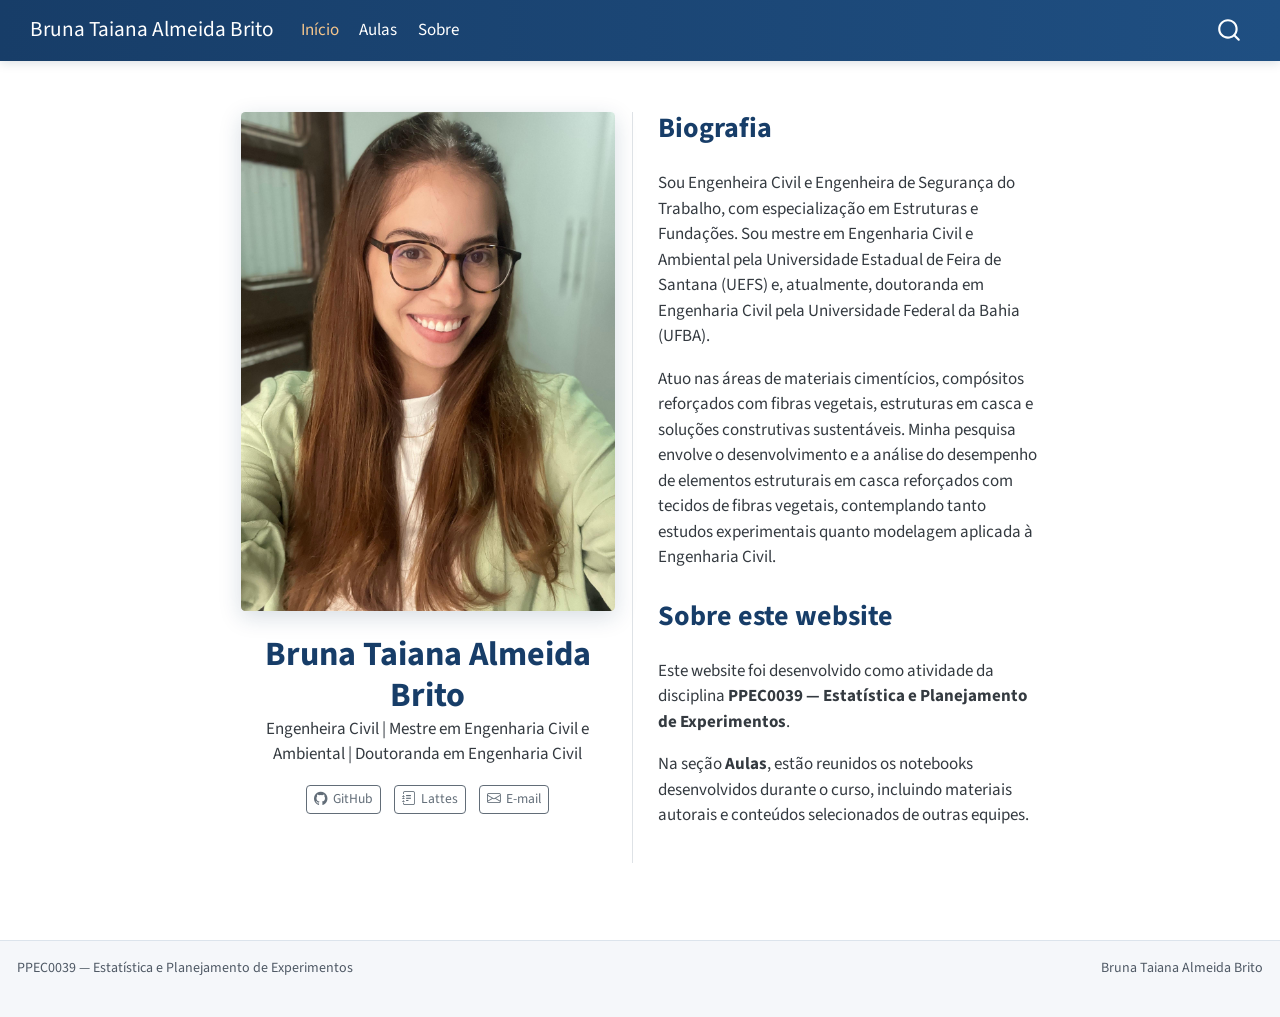
==== commit a5ca14ec: "Personaliza layout e listagem das aulas" ====
--- a/docs/index.html
+++ b/docs/index.html
@@ -8,7 +8,7 @@
 
 <meta name="description" content="Engenheira Civil | Mestre em Engenharia Civil e Ambiental | Doutoranda em Engenharia Civil">
 
-<title>Bruna Taiana Almeida Brito – Bruna Brito | Engenharia Civil</title>
+<title>Bruna Taiana Almeida Brito</title>
 <style>
 /* Default styles provided by pandoc.
 ** See https://pandoc.org/MANUAL.html#variables-for-html for config info.
@@ -84,7 +84,7 @@
       <div class="navbar-container container-fluid">
       <div class="navbar-brand-container mx-auto">
     <a class="navbar-brand" href="./index.html">
-    <span class="navbar-title">Bruna Brito | Engenharia Civil</span>
+    <span class="navbar-title">Bruna Taiana Almeida Brito</span>
     </a>
   </div>
             <div id="quarto-search" class="" title="Search"></div>
@@ -139,19 +139,29 @@
     <i class="bi bi-github"></i>
      <span class="about-link-text">GitHub</span>
   </a>
+  <a href="http://lattes.cnpq.br/7379470283872650" class="about-link" rel="" target="">
+    <i class="bi bi-journal-text"></i>
+     <span class="about-link-text">Lattes</span>
+  </a>
   <a href="mailto:brunabritoeng@gmail.com" class="about-link" rel="" target="">
     <i class="bi bi-envelope"></i>
      <span class="about-link-text">E-mail</span>
   </a>
-  <a href="http://lattes.cnpq.br/7379470283872650" class="about-link" rel="" target="">
-    <i class="bi bi-journal-text"></i>
-     <span class="about-link-text">Lattes</span>
-  </a>
 </div>
   </div>
   <div class="about-contents"><main class="content" id="quarto-document-content">
-
-
+<section id="biografia" class="level2">
+<h2 data-anchor-id="biografia">Biografia</h2>
+<p>Sou Engenheira Civil e Engenheira de Segurança do Trabalho, com especialização em Estruturas e Fundações. Sou mestre em Engenharia Civil e Ambiental pela Universidade Estadual de Feira de Santana (UEFS) e, atualmente, doutoranda em Engenharia Civil pela Universidade Federal da Bahia (UFBA).</p>
+<p>Atuo nas áreas de materiais cimentícios, compósitos reforçados com fibras vegetais, estruturas em casca e soluções construtivas sustentáveis. Minha pesquisa envolve o desenvolvimento e a análise do desempenho de elementos estruturais em casca reforçados com tecidos de fibras vegetais, contemplando tanto estudos experimentais quanto modelagem aplicada à Engenharia Civil.</p>
+</section>
+<section id="sobre-este-website" class="level2">
+<h2 data-anchor-id="sobre-este-website">Sobre este website</h2>
+<p>Este website foi desenvolvido como atividade da disciplina <strong>PPEC0039 — Estatística e Planejamento de Experimentos</strong>.</p>
+<p>Na seção <strong>Aulas</strong>, estão reunidos os notebooks desenvolvidos durante o curso, incluindo materiais autorais e conteúdos selecionados de outras equipes.</p>
+
+
+</section>
 </main></div>
 </div>
  <!-- /main -->
--- a/docs/styles.css
+++ b/docs/styles.css
@@ -1,32 +1,39 @@
-/* Cores gerais */
+/* Paleta principal */
 :root {
-  --bs-primary: #173f73;
-  --bs-link-color: #173f73;
-  --bs-link-hover-color: #c65a16;
+  --azul-principal: #1f4f82;
+  --azul-escuro: #173d68;
+  --azul-claro: #edf4fb;
+  --cinza-texto: #4f5965;
+  --cinza-borda: #dce4ec;
+  --branco: #ffffff;
 }
 
 /* Barra superior */
 .navbar {
-  background: linear-gradient(90deg, #123865, #245c94);
-  box-shadow: 0 2px 10px rgba(0, 0, 0, 0.12);
+  background: linear-gradient(
+    90deg,
+    var(--azul-escuro),
+    var(--azul-principal)
+  );
+  box-shadow: 0 2px 10px rgba(15, 45, 75, 0.15);
 }
 
 .navbar-title,
-.navbar-nav .nav-link,
-.navbar-brand {
-  color: white !important;
+.navbar-brand,
+.navbar-nav .nav-link {
+  color: var(--branco) !important;
 }
 
 .navbar-nav .nav-link:hover,
 .navbar-nav .nav-link.active {
-  color: #ffd6a6 !important;
+  color: #f4c58c !important;
 }
 
 /* Títulos */
 h1,
 h2,
 h3 {
-  color: #173f73;
+  color: var(--azul-escuro);
 }
 
 h1 {
@@ -34,56 +41,90 @@
 }
 
 h2 {
-  border-bottom: 2px solid #e6a15c;
-  padding-bottom: 0.3rem;
+  font-weight: 700;
+  margin-top: 1.7rem;
+}
+
+/* Foto da página inicial */
+.about-entity .about-image {
+  border-radius: 10px;
+  box-shadow: 0 6px 22px rgba(20, 55, 90, 0.17);
+}
+
+/* Botões abaixo da foto */
+.about-links .about-link {
+  border-radius: 6px;
+  border-color: var(--azul-principal);
+  color: var(--azul-principal);
+}
+
+.about-links .about-link:hover {
+  background-color: var(--azul-principal);
+  color: var(--branco);
 }
 
 /* Cartões das aulas */
 .quarto-grid-item {
   border: none !important;
-  border-radius: 14px !important;
+  border-radius: 12px !important;
   overflow: hidden;
-  background-color: #ffffff;
-  box-shadow: 0 4px 14px rgba(20, 45, 75, 0.12);
-  transition: transform 0.2s ease, box-shadow 0.2s ease;
+  background-color: var(--branco);
+  box-shadow: 0 4px 16px rgba(20, 50, 85, 0.12);
+  transition:
+    transform 0.2s ease,
+    box-shadow 0.2s ease;
 }
 
 .quarto-grid-item:hover {
-  transform: translateY(-5px);
-  box-shadow: 0 8px 22px rgba(20, 45, 75, 0.2);
+  transform: translateY(-4px);
+  box-shadow: 0 9px 25px rgba(20, 50, 85, 0.18);
 }
 
-.quarto-grid-item img {
+/* Imagens dos cartões */
+.quarto-grid-item img,
+.quarto-grid-item .card-img-top {
   width: 100%;
+  height: 250px;
   object-fit: cover;
+  object-position: center;
+  background-color: #f7f9fb;
+}
+
+/* Conteúdo dos cartões */
+.quarto-grid-item .card-body {
+  padding: 1.15rem;
 }
 
 .quarto-grid-item .listing-title {
-  color: #173f73;
-  font-size: 1.1rem;
+  color: var(--azul-escuro);
+  font-size: 1.12rem;
   font-weight: 700;
 }
 
 .quarto-grid-item .listing-description {
-  color: #4f5965;
+  color: var(--cinza-texto);
+  line-height: 1.5;
 }
 
-/* Categorias */
-.quarto-category {
-  background-color: #edf3fa;
-  color: #173f73;
-  border: none;
-  border-radius: 20px;
+/* Largura da página de aulas */
+.quarto-listing-container-grid {
+  margin-top: 1.5rem;
 }
 
-/* Página inicial */
-.about-entity .about-image {
-  border-radius: 16px;
-  box-shadow: 0 5px 20px rgba(20, 45, 75, 0.18);
+/* Links */
+a {
+  color: var(--azul-principal);
+}
+
+a:hover {
+  color: var(--azul-escuro);
 }
 
 /* Rodapé */
 .nav-footer {
-  background-color: #f2f5f8;
-  border-top: 1px solid #dce3ea;
-}
+  background-color: #f5f7fa;
+  border-top: 1px solid var(--cinza-borda);
+  color: var(--cinza-texto);
+  padding-top: 1rem;
+  padding-bottom: 1rem;
+}
